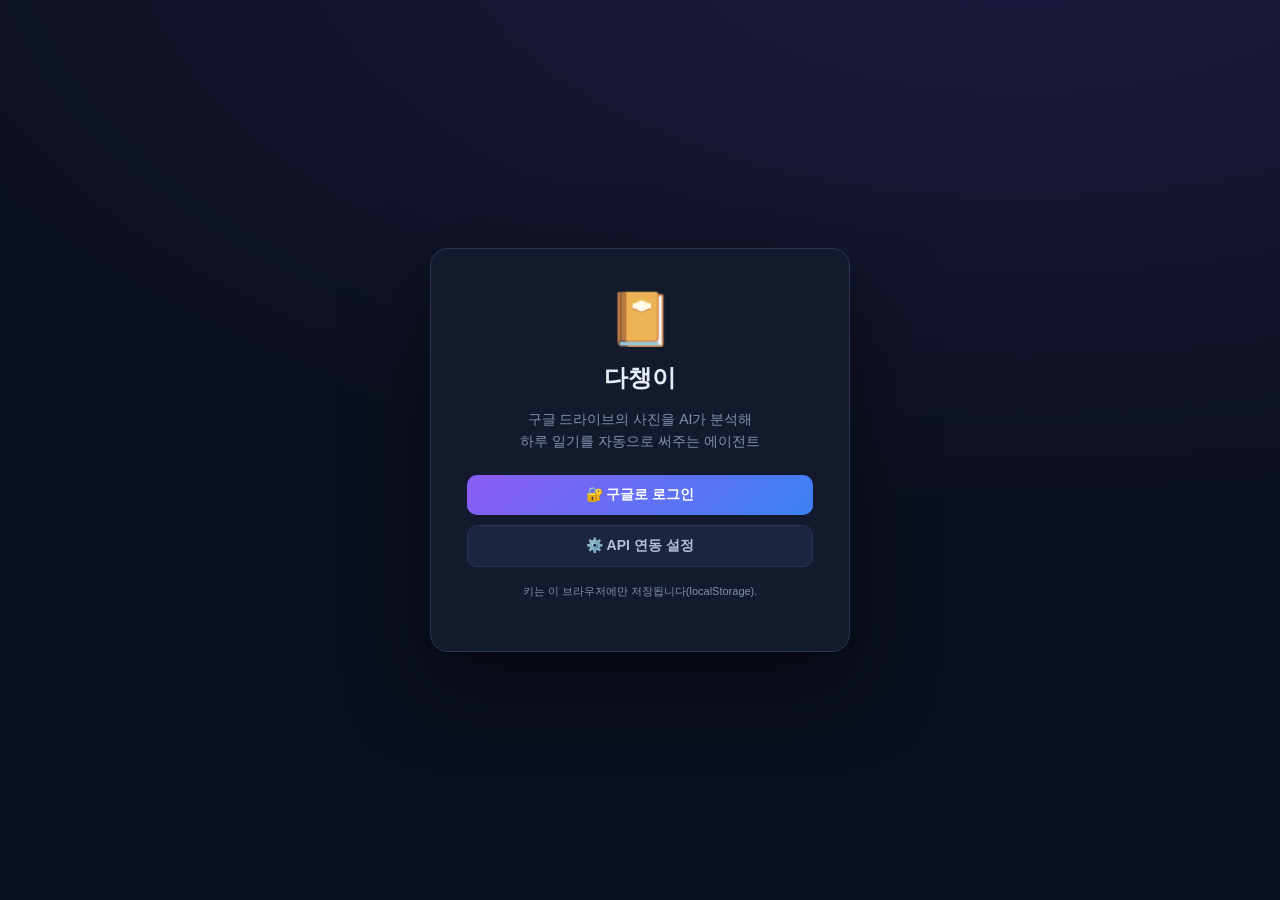
==== index.html @ 34e874c0 "fix: 3.x thinking으로 제목 응답 잘림 → 검증된 동작 복원 + 잘린 응답 복구 v57에서 3.x에 thinking_level:minimal만 걸고 출력 한도(1024" ====
﻿<!DOCTYPE html>
<html lang="ko">
<head>
  <meta charset="UTF-8" />
  <meta name="viewport" content="width=device-width, initial-scale=1.0, viewport-fit=cover" />
  <link rel="icon" href="data:image/svg+xml,%3Csvg%20xmlns='http://www.w3.org/2000/svg'%20viewBox='0%200%20100%20100'%3E%3Ctext%20y='.9em'%20font-size='90'%3E📔%3C/text%3E%3C/svg%3E" />
  <title>다챙이 📔 AI 일기</title>
  <!-- PWA -->
  <link rel="manifest" href="manifest.webmanifest" />
  <meta name="theme-color" content="#0b1020" />
  <meta name="apple-mobile-web-app-capable" content="yes" />
  <meta name="apple-mobile-web-app-status-bar-style" content="black-translucent" />
  <meta name="apple-mobile-web-app-title" content="다챙이" />
  <link rel="apple-touch-icon" href="icons/icon-192.png" />
  <!-- 앱 브랜딩(제목·홈화면 이름). 아이별 배포 시 deploy.sh 가 이 파일을 교체 -->
  <script src="js/brand.js?v=58"></script>
  <link rel="stylesheet" href="style.css?v=58" />
</head>
<body>

  <!-- 로그인 -->
  <div id="login-screen">
    <div class="login-card">
      <div class="logo">📔</div>
      <h1 data-brand-name>다챙이</h1>
      <p>구글 드라이브의 사진을 AI가 분석해<br/>하루 일기를 자동으로 써주는 에이전트</p>
      <div style="margin-top: 22px; display:flex; flex-direction:column; gap:10px;">
        <button id="login-btn" class="btn btn-block">🔐 구글로 로그인</button>
        <button id="login-config-btn" class="btn btn-ghost btn-block">⚙️ API 연동 설정</button>
      </div>
      <p style="margin-top:16px; font-size:11px;">키는 이 브라우저에만 저장됩니다(localStorage).</p>
    </div>
  </div>

  <!-- 앱 -->
  <div id="app" class="hidden">
    <div class="layout">
      <!-- 모바일 상단바 (햄버거) -->
      <div class="mobile-topbar">
        <button id="sidebar-toggle" class="icon-btn" aria-label="메뉴 열기">☰</button>
        <span class="mobile-title">📔 <span data-brand-name>다챙이</span></span>
      </div>
      <!-- 왼쪽 사이드바 -->
      <aside class="sidebar">
        <div class="side-logo">📔 <span data-brand-name>다챙이</span> <span class="badge">AI 일기</span><button id="sidebar-close" class="icon-btn sidebar-close" aria-label="메뉴 닫기">✕</button></div>
        <nav class="side-nav">
          <button class="side-item active" data-view="write">✍️ 새 일기 쓰기</button>
          <button class="side-item" id="side-people"><span>👥 인물 관리</span><span class="side-badge" id="people-badge" style="display:none;"></span></button>
          <button class="side-item" id="side-settings">⚙️ 설정</button>
        </nav>
        <div class="side-sec">
          <span>📚 내 일기</span>
          <button id="side-refresh" class="btn btn-ghost" style="padding:3px 8px; font-size:11px;">🔄</button>
        </div>
        <input id="diary-search" class="side-search" type="search" placeholder="🔍 일기 검색 (키워드)" autocomplete="off" />
        <div id="month-list" class="month-list"><div class="hint" style="padding:6px 4px;">불러오는 중...</div></div>
        <div class="side-foot">
          <span class="user-chip" id="user-name"></span>
          <button id="logout-btn" class="btn btn-ghost" style="padding:6px 10px;">로그아웃</button>
        </div>
      </aside>

      <!-- 메인 영역 -->
      <main class="main">
        <!-- 새 일기 쓰기 뷰 -->
        <div id="view-write" class="view">
          <div id="stats-bar" class="stats-bar" style="display:none;"></div>
          <div class="card">
            <div class="card-title">✍️ 일기 생성</div>
            <div class="row">
              <div class="field">
                <label>날짜 (이 날짜에 찍은 사진으로 작성)</label>
                <input type="date" id="diary-date" />
              </div>
              <div class="field">
                <label>1차 후보 수 / 일기에 넣을 사진 수(1~3)</label>
                <div style="display:flex; gap:6px;">
                  <input type="number" id="cand-count" value="10" min="3" max="20" style="width:80px;" />
                  <input type="number" id="top-count" value="3" min="1" max="3" style="width:80px;" title="일기에 넣을 사진 수 (1~3장). 대표 사진 포함." />
                </div>
              </div>
              <button id="generate-btn" class="btn">🤖 AI 일기 생성</button>
              <button id="manual-btn" class="btn btn-ghost" title="Gemini 없이, 사진만 고르고 일기는 직접 작성합니다">📝 직접 쓰기</button>
            </div>
            <div class="row" style="margin-top:10px;">
              <div class="field" style="flex:1; min-width:260px;">
                <label>키워드 (선택 — 그날의 맥락을 알려주면 AI가 사진을 더 정확히 해석해요)</label>
                <input type="text" id="diary-keywords" placeholder="예: 회사 워크샵, 캠핑, 양평 (쉼표로 구분)" />
              </div>
            </div>
            <div class="row" style="margin-top:10px;">
              <div class="field">
                <label>문체 (글 분위기)</label>
                <select id="style-select">
                  <option value="junghyun" selected>✍️ 정현체 (기본 · 직접 쓴 일기 학습)</option>
                  <option value="plain">따뜻·담백</option>
                  <option value="mine">📖 내 일기 문체 따라쓰기</option>
                  <option value="emotional">감성 에세이</option>
                  <option value="humor">유쾌·재치</option>
                  <option value="concise">간결한 기록</option>
                  <option value="poetic">시적·서정</option>
                  <option value="kid">어린이 그림일기</option>
                  <option value="custom">직접 입력...</option>
                </select>
              </div>
              <div class="field">
                <label>어투 (말끝)</label>
                <select id="tone-select">
                  <option value="junghyun" selected>✍️ 정현체 (기본 · 직접 쓴 일기 어투 학습)</option>
                  <option value="">기본 (~했다)</option>
                  <option value="banmal">친근한 반말 (~했어)</option>
                  <option value="polite">부드러운 존댓말 (~했어요)</option>
                  <option value="formal">정중한 격식체 (~했습니다)</option>
                </select>
              </div>
              <div class="field" id="style-custom-field" style="display:none; flex:1; min-width:220px;">
                <label>나만의 문체 설명</label>
                <input type="text" id="style-custom" placeholder="예: 무라카미 하루키처럼 담담하고 건조하게" />
              </div>
            </div>
            <div class="hint" style="margin-top:6px;">문체·어투·키워드를 바꾸고 <b>🔄 다시 생성</b>을 누르면, 사진을 다시 고르지 않고 같은 사진으로 새 일기를 써줍니다. <b>✍️ 정현체</b>는 <b>직접 쓴 일기(📝 수동 작성 + 2024년 이전 옛 일기)</b>의 문체·어투를 학습해 똑같이 써줘요. <b>문체·어투를 각각 정현체로 고를 수 있고</b>, 어느 쪽을 골라도 본인 말투를 따라 씁니다(학습할 일기가 없으면 기본 예시 사용). <b>📖 내 일기 문체</b>는 저장된 최근 일기 전반의 말투를 따라 씁니다.</div>
            <div class="hint" id="folder-hint" style="margin-top:10px;"></div>
            <div id="progress"></div>
          </div>

          <!-- 여러 날 일괄 생성 (밀린 일기) -->
          <details class="card" id="batch-card">
            <summary class="card-title" style="cursor:pointer; list-style:none;">📅 여러 날 한 번에 (밀린 일기) <span style="color:var(--text-muted); font-size:12px; font-weight:400;">— 펼치기</span></summary>
            <div class="hint" style="margin-top:8px;">밀린 며칠치를 한 번에 만듭니다. <b>구글 포토</b>는 여러 날 사진을 한 번에 고르면 촬영일별로 묶어 각각 일기를 씁니다. <b>드라이브</b>는 아래 기간(시작~끝) 안의 날짜마다 씁니다. <b>이미 일기가 있는 날은 건너뜁니다.</b> 위의 문체·어투 설정이 함께 적용됩니다.</div>
            <div class="row" id="batch-drive-range" style="margin-top:10px; display:none;">
              <div class="field"><label>시작 날짜</label><input type="date" id="batch-start" /></div>
              <div class="field"><label>끝 날짜</label><input type="date" id="batch-end" /></div>
            </div>
            <div class="field" style="margin-top:10px;">
              <label>키워드 (선택 — 한 줄에 하나씩. 그냥 쓰면 모든 날짜 공통, 「날짜: 키워드」로 쓰면 그날에만 적용)</label>
              <textarea id="batch-keywords" style="width:100%; min-height:64px;" placeholder="가족 여행 (모든 날짜 공통)&#10;2026-06-10: 회사 워크샵, 캠핑&#10;2026-06-11: 워크샵 둘째 날, 귀가"></textarea>
            </div>
            <button id="batch-btn" class="btn" style="margin-top:12px;">📅 여러 날 일기 만들기</button>
            <div id="batch-progress" style="margin-top:10px;"></div>
          </details>

          <div class="card" id="result-card">
            <div class="card-title">📖 생성된 일기 <span id="manual-badge" class="manual-tag" style="display:none;">✍️ 수동</span> <input type="date" id="result-date" style="margin-left:8px; width:160px; font-size:13px;" title="날짜를 바꾸고 💾 등록을 누르면 일기가 그 날짜로 이동합니다" /></div>
            <div class="diary-meta" id="result-meta">사진 — <b>일기에 넣을 사진을 1~3장 클릭해 고르세요</b> (번호 = 순서, ①=표지). 일기 내용도 아래에서 수정할 수 있어요.</div>
            <div class="photo-strip" id="photo-strip"></div>
            <textarea id="diary-text" placeholder="일기가 여기에 표시됩니다."></textarea>
            <label id="manual-toggle-wrap" style="display:flex; align-items:center; gap:8px; margin:8px 0 2px; font-size:13px; cursor:pointer;" title="AI 초안을 직접 고쳤다면 켜세요. 켜고 저장하면 '수동' 일기로 기록되어 ✍️ 정현체 문체·어투 학습에 포함됩니다.">
              <input type="checkbox" id="manual-toggle" style="width:16px; height:16px; cursor:pointer;" />
              <span>✍️ <b>내가 고쳐 쓴(수동) 일기로 표시</b> <span style="color:var(--text-muted);">— 저장 시 ‘수동’ 딱지가 붙고 정현체 학습에 포함</span></span>
            </label>
            <div class="modal-actions" style="justify-content:flex-start; flex-wrap:wrap;">
              <button id="save-diary-btn" class="btn">💾 수정·사진 반영 등록</button>
              <button id="copy-btn" class="btn btn-ghost">📋 복사</button>
              <button id="download-btn" class="btn btn-ghost">⬇️ .txt 다운로드</button>
              <button id="regenerate-btn" class="btn btn-ghost">🔄 다시 생성</button>
            </div>
          </div>
        </div>

        <!-- 인물 관리 뷰 -->
        <div id="view-people" class="view hidden">
          <div class="card">
            <div class="card-title">👥 인물 등록</div>
            <div class="hint">인물의 <b>얼굴 사진</b>과 이름을 등록하면, 일기 생성 시 AI가 사진 속 인물을 알아보고 이름(관계)으로 불러줍니다.</div>
            <div class="row" style="margin-top:12px;">
              <div class="field"><label>이름</label><input type="text" id="person-name" placeholder="예: 지민" /></div>
              <div class="field"><label>관계 (선택)</label><input type="text" id="person-relation" placeholder="예: 딸" /></div>
              <div class="field"><label>그룹</label><select id="person-group"><option value="">미분류</option><option value="가족">가족</option><option value="친구">친구</option><option value="직장">직장</option></select></div>
              <div class="field" style="flex:1; min-width:140px;"><label>메모 (선택)</label><input type="text" id="person-memo" placeholder="특징 등" /></div>
            </div>
            <div class="row" style="margin-top:10px; align-items:flex-end;">
              <div class="field"><label>얼굴 사진 (정면 권장)</label><input type="file" id="person-photo" accept="image/*" /></div>
              <button type="button" id="person-photo-pick" class="btn btn-ghost">📷 구글 포토에서 선택</button>
              <img id="person-photo-preview" class="person-face" style="display:none;" alt="" />
              <button id="person-add" class="btn">＋ 인물 추가</button>
            </div>
            <div id="person-add-progress" class="hint" style="margin-top:8px;"></div>
          </div>
          <div class="card">
            <div class="card-title">등록된 인물</div>
            <div id="people-list"><div class="hint">불러오는 중...</div></div>
          </div>
        </div>

        <!-- 월별 일기 뷰 -->
        <div id="view-month" class="view hidden">
          <div class="card">
            <div class="card-title" style="display:flex; justify-content:space-between; align-items:center;">
              <span id="month-title">📚 일기</span>
              <button id="back-write" class="btn btn-ghost" style="padding:6px 12px;">＋ 새 일기</button>
            </div>
            <div id="month-calendar" class="cal"></div>
            <div id="month-diaries"><div class="hint">왼쪽에서 월을 선택하세요.</div></div>
          </div>
        </div>
      </main>
    </div>
    <div id="sidebar-overlay" class="sidebar-overlay"></div>
  </div>

  <!-- 설정 모달 -->
  <div id="config-modal" class="modal-overlay hidden">
    <div class="modal">
      <h3>⚙️ API 연동 설정</h3>
      <div class="field"><label>Google CLIENT_ID</label><input type="text" id="cfg-client-id" placeholder="...apps.googleusercontent.com" /></div>
      <div class="field"><label>Google API Key</label><input type="password" id="cfg-api-key" placeholder="AIza..." /></div>
      <div class="field"><label>Gemini API Key <span style="color:var(--text-muted); font-size:11px;">(OAuth 사용 시 비워도 됨)</span></label><input type="password" id="cfg-gemini-key" placeholder="AI Studio 발급 키" /></div>
      <div class="field">
        <label style="display:flex; align-items:center; gap:8px; cursor:pointer;">
          <input type="checkbox" id="cfg-gemini-oauth" style="width:16px; height:16px;" />
          <span>Gemini를 <b>OAuth(구글 로그인)</b>로 호출 — 키 없이 사용</span>
        </label>
        <div class="hint">켜면 로그인 권한에 <code>generative-language</code> scope가 추가됩니다. GCP에서 ① Generative Language API 활성화 ② 동의화면에 scope 등록 후 <b>저장 → 재로그인</b> 필요. 준비 전이면 API 키로 자동 폴백됩니다.</div>
      </div>
      <div class="field">
        <label>Gemini 모델</label>
        <div style="display:flex; gap:8px; align-items:center;">
          <select id="cfg-gemini-model" style="flex:1;">
            <option value="gemini-3.5-flash">gemini-3.5-flash</option>
            <option value="gemini-3.1-flash-lite">gemini-3.1-flash-lite (저렴)</option>
            <option value="gemini-3.1-pro">gemini-3.1-pro (고품질)</option>
          </select>
          <button type="button" id="cfg-load-models" class="btn btn-ghost" style="white-space:nowrap; padding:9px 12px;">🔄 모델 불러오기</button>
        </div>
        <div class="hint" id="cfg-models-status"></div>
      </div>
      <div class="field">
        <label>사진 소스</label>
        <select id="cfg-photo-source">
          <option value="photos">📷 구글 포토에서 직접 선택 (권장 · 드라이브 설정 불필요)</option>
          <option value="drive">📁 구글 드라이브 폴더 (yyyy-MM 자동수집)</option>
        </select>
        <div class="hint">'구글 포토'는 드라이브 자동업로드 없이 포토 창에서 바로 고릅니다. 단, 포토 사진은 만료 주소라서 <b>저장된 일기 히스토리의 썸네일은 보관되지 않습니다</b>(텍스트는 영구 보관). '드라이브'는 기존 방식(yyyy-MM 폴더의 그 날짜 사진 자동수집).</div>
      </div>
      <div class="field"><label>사진 메인 폴더 ID <span style="color:var(--text-muted); font-size:11px;">(드라이브 소스일 때만)</span> (안에 <code>yyyy-MM</code> 월별 폴더가 있는 폴더)</label><input type="text" id="cfg-main-folder" placeholder="드라이브 폴더 ID" /></div>
      <div class="field"><label>일기 저장 시트 ID <span style="color:var(--text-muted); font-size:11px;">(비우면 자동 생성)</span></label><input type="text" id="cfg-diary-sheet" placeholder="비우면 '(앱이름) 일기 DB' 시트를 자동 생성" /></div>
      <div class="field"><label>기존 일기 문서 폴더 ID <span style="color:var(--text-muted); font-size:11px;">(이관용)</span></label><input type="text" id="cfg-diary-folder" placeholder="GAS 일기 문서(yyyy-MM 일기)들이 있는 드라이브 폴더 ID" /></div>
      <div class="field"><label>대표 사진 폴더 ID <span style="color:var(--text-muted); font-size:11px;">(선택, 이관 시 사진 매칭)</span></label><input type="text" id="cfg-best-folder" placeholder="대표 사진들이 저장된 폴더 ID" /></div>
      <div class="field">
        <label>기존 일기 이관</label>
        <button type="button" id="migrate-btn" class="btn btn-ghost" style="width:auto; padding:9px 14px;">📥 기존 일기 문서 → 일기 시트로 이관</button>
        <div class="hint" id="migrate-progress" style="margin-top:6px;"></div>
      </div>
      <div class="field">
        <label>폼 기록 시트 가져오기 <span style="color:var(--text-muted); font-size:11px;">(일자·주간 요약 열이 있는 응답 시트)</span></label>
        <input type="text" id="form-import-url" placeholder="구글 시트 URL 붙여넣기 (gid 포함 시 해당 탭)" />
        <button type="button" id="form-import-btn" class="btn btn-ghost" style="width:auto; padding:9px 14px; margin-top:6px;">📋 폼 기록 → 일기 시트로 가져오기</button>
        <div class="hint" style="margin-top:4px;">주간 요약을 본문으로 가져오고, 운동/공부/주요 활동은 의미 있는 값일 때만 꼬리표로 붙입니다. 이미 일기가 있는 날짜는 건너뜁니다.</div>
      </div>
      <div class="field">
        <label>일기 문체 일괄 변환 <span style="color:var(--text-muted); font-size:11px;">(기간 내 일기를 AI로 다시 써서 덮어씀 — 시작 전 JSON 백업 자동 다운로드)</span></label>
        <div style="display:flex; gap:6px; align-items:center; flex-wrap:wrap;">
          <input type="date" id="restyle-start" style="width:150px;" />
          <span style="color:var(--text-muted);">~</span>
          <input type="date" id="restyle-end" style="width:150px;" />
        </div>
        <div style="display:flex; gap:6px; margin-top:6px; flex-wrap:wrap;">
          <select id="restyle-style">
            <option value="junghyun" selected>✍️ 정현체 (직접 쓴 일기 학습)</option>
            <option value="">문체 유지 (어투만 변환)</option>
            <option value="emotional">감성 에세이</option>
            <option value="humor">유쾌·재치</option>
            <option value="concise">간결한 기록</option>
            <option value="poetic">시적·서정</option>
            <option value="kid">어린이 그림일기</option>
          </select>
          <select id="restyle-tone">
            <option value="plain" selected>간결한 기록체 (~했다)</option>
            <option value="junghyun">✍️ 정현체 (직접 쓴 일기 어투 학습)</option>
            <option value="">어투 유지</option>
            <option value="banmal">친근한 반말 (~했어)</option>
            <option value="polite">부드러운 존댓말 (~했어요)</option>
            <option value="formal">정중한 격식체 (~했습니다)</option>
          </select>
        </div>
        <button type="button" id="restyle-btn" class="btn btn-ghost" style="width:auto; padding:9px 14px; margin-top:6px;">🖋️ 기간 일기 문체 일괄 변환</button>
        <div class="hint" id="restyle-progress" style="margin-top:4px;"></div>
      </div>
      <div class="field">
        <label>일기 제목 자동 생성 <span style="color:var(--text-muted); font-size:11px;">(제목 없는 기존 일기에 Gemini로 10자 제목 생성 → 사이드바 날짜 옆 표시)</span></label>
        <button type="button" id="gen-titles-btn" class="btn btn-ghost" style="width:auto; padding:9px 14px;">🏷️ 제목 없는 일기에 제목 만들기</button>
        <div class="hint" id="gen-titles-progress" style="margin-top:6px;"></div>
      </div>
      <div class="field"><label>일기 작성 프롬프트(가이드)</label><textarea id="cfg-prompt" rows="5"></textarea></div>
      <div class="hint">읽기 권한(drive.readonly)으로 사진만 가져옵니다. 일기는 브라우저에 표시되며, 저장은 복사/다운로드로 합니다.</div>

      <div class="field" style="border-top:1px solid var(--border); margin-top:16px; padding-top:14px;">
        <label>📦 일기 전체 백업 (내보내기)</label>
        <div class="hint" style="margin-top:0;">저장된 모든 일기를 한 파일로 내려받습니다. 시트를 잃거나 다른 곳으로 옮길 때의 안전장치예요. (사진은 포함되지 않고 텍스트만)</div>
        <div style="display:flex; gap:8px; margin-top:8px;">
          <button type="button" id="export-md-btn" class="btn btn-ghost" style="flex:1; padding:9px;">📝 Markdown로</button>
          <button type="button" id="export-json-btn" class="btn btn-ghost" style="flex:1; padding:9px;">🧩 JSON으로</button>
        </div>
      </div>

      <div class="field" style="border-top:1px solid var(--border); margin-top:16px; padding-top:14px;">
        <label>📲 설정 내보내기 / 가져오기</label>
        <div class="hint" style="margin-top:0;">다른 기기로 옮기거나 백업할 때 사용하세요. 한 줄 코드로 복사·붙여넣기됩니다.</div>
        <textarea id="cfg-io-area" rows="3" style="font-family:monospace; font-size:11px;" placeholder="가져올 설정 코드를 여기에 붙여넣은 뒤 [설정 적용하기]를 누르세요..."></textarea>
        <div style="display:flex; gap:8px; margin-top:8px;">
          <button type="button" id="cfg-export-btn" class="btn btn-ghost" style="flex:1; padding:9px;">📤 설정 복사하기</button>
          <button type="button" id="cfg-import-btn" class="btn btn-ghost" style="flex:1; padding:9px;">📥 설정 적용하기</button>
        </div>
      </div>

      <div class="modal-actions">
        <button id="cfg-cancel" class="btn btn-ghost">취소</button>
        <button id="cfg-save" class="btn">저장</button>
      </div>
    </div>
  </div>

  <div id="toast"></div>

  <!-- 기본 설정 + localStorage 병합 -->
  <script>
    window.DACHANGI_CONFIG = (typeof DACHANGI_CONFIG !== 'undefined') ? DACHANGI_CONFIG : {};
    const _defaults = {
      CLIENT_ID: '', API_KEY: '', GEMINI_API_KEY: '',
      GEMINI_MODEL: 'gemini-3.5-flash',
      GEMINI_USE_OAUTH: false,
      PHOTO_SOURCE: 'photos',
      MAIN_PHOTO_FOLDER_ID: '',
      DIARY_SHEET_ID: '',
      DIARY_FOLDER_ID: '',
      BEST_PHOTO_FOLDER_ID: '',
      SCOPES: 'https://www.googleapis.com/auth/drive.readonly https://www.googleapis.com/auth/drive.file https://www.googleapis.com/auth/spreadsheets https://www.googleapis.com/auth/photospicker.mediaitems.readonly',
      DIARY_PROMPT: [
        '너는 사용자 본인이 되어, 그날 하루를 직접 쓰는 일기야.',
        '첨부된 사진들({{DATE}})을 시간 흐름대로 엮어, 평소 일기 쓰듯 담백하게 적어줘.',
        '',
        '[규칙]',
        '- 1인칭 반말 기록체로 써. 사건을 시간 순서대로 이어 적고, 쉼표로 자연스럽게 이으며 한 문장이 좀 길어도 괜찮아.',
        '- 사진·인물 참조·키워드로 알 수 있는 사람·장소·숫자·디테일은 구체적으로 적어. 다만 확인되지 않는 이름·지명은 단정하지 마.',
        '- 화려한 미사여구나 과장 없이 수수하고 솔직하게. \'ㅋㅋ\', \'ㅎㅎ\' 같은 표현은 쓰지 마.',
        '- 마지막은 그날에 대한 짧은 감상이나 생각 한 줄로 맺어(예: "다사다난한 하루였다", "또 가고 싶다").',
        '- 기승전결이 있게, 문장이 중간에 끊기지 않도록 끝까지 완성해. 3~6문장이면 충분해.'
      ].join('\n')
    };
    for (const k in _defaults) if (DACHANGI_CONFIG[k] === undefined) DACHANGI_CONFIG[k] = _defaults[k];
    try {
      const stored = localStorage.getItem('dachangi_config');
      if (stored) {
        const parsed = JSON.parse(stored);
        for (const k in parsed) if (parsed[k] !== undefined && parsed[k] !== null) DACHANGI_CONFIG[k] = parsed[k];
      }
    } catch (e) { console.error('config 로드 에러:', e); }
    // 은퇴 모델(1.5/2.0/2.5 계열; 2.5-flash는 2026-07 조기 404) → 저장돼 있으면 현행 모델로 자동 마이그레이션
    if (/^gemini-(1\.5|2\.0|2\.5)/.test(DACHANGI_CONFIG.GEMINI_MODEL || '')) DACHANGI_CONFIG.GEMINI_MODEL = 'gemini-3.5-flash';
    // Gemini OAuth 사용 시 로그인 권한(SCOPES)에 generative-language 추가(키 없이 호출 가능)
    if (DACHANGI_CONFIG.GEMINI_USE_OAUTH) {
      const need = ['https://www.googleapis.com/auth/generative-language.retriever', 'https://www.googleapis.com/auth/cloud-platform'];
      let cur = DACHANGI_CONFIG.SCOPES || '';
      need.forEach(s => { if (cur.indexOf(s) === -1) cur = (cur + ' ' + s).trim(); });
      DACHANGI_CONFIG.SCOPES = cur;
    }
  </script>

  <script src="js/auth.js?v=58"></script>
  <script src="js/gapi_rest.js?v=58"></script>
  <script src="js/drive.js?v=58"></script>
  <script src="js/photos_picker.js?v=58"></script>
  <script src="js/gemini.js?v=58"></script>
  <script src="js/diary_store.js?v=58"></script>
  <script src="js/people_store.js?v=58"></script>
  <script src="js/migrate.js?v=58"></script>
  <script src="js/diary.js?v=58"></script>
  <script src="js/config_modal.js?v=58"></script>
  <script src="js/main.js?v=58"></script>

  <script src="https://apis.google.com/js/api.js" onload="gapiLoaded()"></script>
  <script src="https://accounts.google.com/gsi/client" onload="gisLoaded()"></script>

  <!-- PWA 서비스워커 등록(설치형·오프라인 셸). 실패해도 앱 동작엔 영향 없음 -->
  <script>
    if ('serviceWorker' in navigator) {
      window.addEventListener('load', () => {
        navigator.serviceWorker.register('sw.js').catch(e => console.warn('[PWA] SW 등록 실패:', e));
      });
    }
  </script>
</body>
</html>
---- style.css ----
/* 다챙이 - AI 일기 에이전트 (다크 테마, 가챙이/투챙이 톤) */
:root {
  --bg: #0b1020;
  --bg-surface: #131a2e;
  --bg-elevated: #1b2440;
  --border: #2a3556;
  --text-primary: #e7ecf6;
  --text-secondary: #b6c0d8;
  --text-muted: #8090ad;
  --accent: #8b5cf6;
  --accent2: #3b82f6;
  --green: #10b981;
  --red: #ef4444;
  --amber: #f59e0b;
}
* { box-sizing: border-box; }
body {
  margin: 0;
  font-family: -apple-system, BlinkMacSystemFont, 'Segoe UI', 'Apple SD Gothic Neo', 'Malgun Gothic', sans-serif;
  background: radial-gradient(1200px 600px at 80% -10%, rgba(139,92,246,0.15), transparent), var(--bg);
  color: var(--text-primary);
  min-height: 100vh;
}
.hidden { display: none !important; }
button { font-family: inherit; cursor: pointer; }
code { background: var(--bg-elevated); padding: 1px 6px; border-radius: 5px; font-size: 12px; }

/* 로그인 */
#login-screen { min-height: 100vh; display: flex; align-items: center; justify-content: center; padding: 24px; }
.login-card {
  background: var(--bg-surface); border: 1px solid var(--border); border-radius: 18px;
  padding: 40px 36px; max-width: 420px; width: 100%; text-align: center;
  box-shadow: 0 30px 80px rgba(0,0,0,0.5);
}
.login-card .logo { font-size: 52px; }
.login-card h1 { margin: 12px 0 4px; font-size: 24px; }
.login-card p { color: var(--text-muted); font-size: 14px; line-height: 1.6; }

.btn {
  display: inline-flex; align-items: center; justify-content: center; gap: 8px;
  border: none; border-radius: 10px; padding: 11px 18px; font-weight: 700; font-size: 14px;
  color: #fff; background: linear-gradient(135deg, var(--accent), var(--accent2));
}
.btn:disabled { opacity: 0.55; cursor: not-allowed; }
.btn-ghost { background: var(--bg-elevated); border: 1px solid var(--border); color: var(--text-secondary); }
.btn-block { width: 100%; }

/* 앱 레이아웃 (사이드바 + 메인) */
#app { min-height: 100vh; }
.layout { display: flex; min-height: 100vh; align-items: stretch; }
.sidebar {
  width: 260px; flex: none; background: var(--bg-surface); border-right: 1px solid var(--border);
  display: flex; flex-direction: column; padding: 16px 12px; position: sticky; top: 0; height: 100vh;
}
/* 모바일 크롬(데스크톱에선 숨김) */
.mobile-topbar { display: none; }
.sidebar-overlay { display: none; }
.sidebar-close { display: none; }
.icon-btn { background: var(--bg-elevated); border: 1px solid var(--border); color: var(--text-primary); width: 38px; height: 38px; border-radius: 9px; font-size: 18px; line-height: 1; display: inline-flex; align-items: center; justify-content: center; cursor: pointer; flex: none; }
.icon-btn:hover { background: var(--border); }
.side-logo { font-size: 18px; font-weight: 800; display: flex; align-items: center; gap: 8px; padding: 6px 8px 14px; }
.side-nav { display: flex; flex-direction: column; gap: 4px; }
.side-item { text-align: left; background: transparent; border: none; color: var(--text-secondary); padding: 10px 12px; border-radius: 9px; font-size: 14px; font-weight: 600; }
.side-item:hover { background: var(--bg-elevated); color: var(--text-primary); }
.side-item.active { background: var(--bg-elevated); color: var(--text-primary); box-shadow: inset 3px 0 0 var(--accent); }
.side-sec { display: flex; align-items: center; justify-content: space-between; font-size: 12px; color: var(--text-muted); padding: 16px 10px 6px; font-weight: 700; }
.side-search { width: 100%; margin: 4px 2px 8px; padding: 8px 12px; font-size: 13px; }
.month-list { flex: 1; overflow-y: auto; display: flex; flex-direction: column; gap: 2px; }
.month-block { display: flex; flex-direction: column; }
.month-item { text-align: left; background: transparent; border: none; color: var(--text-secondary); padding: 8px 12px; border-radius: 8px; font-size: 13px; display: flex; justify-content: space-between; gap: 8px; cursor: pointer; align-items: center; }
.month-item:hover { background: var(--bg-elevated); color: var(--text-primary); }
.month-item.active { background: var(--bg-elevated); color: var(--text-primary); }
.month-item .cnt { color: var(--text-muted); font-size: 12px; }
.month-caret { display: inline-block; width: 14px; font-size: 10px; color: var(--text-muted); }
.date-sub { display: none; flex-direction: column; gap: 1px; margin: 1px 0 3px 14px; padding-left: 8px; border-left: 1px solid var(--border); }
.date-sub.open { display: flex; }
/* 과거 연도 그룹 — 올해 월 목록과 구분선으로 분리, 펼치면 월들이 한 단계 들여쓰기 */
.year-block { display: flex; flex-direction: column; }
.month-block + .year-block { margin-top: 8px; border-top: 1px solid var(--border); padding-top: 8px; }
.year-row { font-weight: 700; }
.year-sub { display: none; flex-direction: column; gap: 2px; margin: 1px 0 3px 10px; padding-left: 6px; border-left: 1px solid var(--border); }
.year-sub.open { display: flex; }
.date-item { text-align: left; background: transparent; border: none; color: var(--text-muted); padding: 5px 10px; border-radius: 7px; font-size: 12.5px; cursor: pointer; width: 100%; display: flex; align-items: baseline; gap: 6px; }
.date-item:hover { background: var(--bg-elevated); color: var(--text-primary); }
.date-item.active { background: var(--bg-elevated); color: var(--text-primary); box-shadow: inset 2px 0 0 var(--accent); }
.date-item .d-day { flex: none; }
/* 날짜 옆 짧은 제목 — 흐리게, 한 줄 말줄임 */
.date-item .d-title { flex: 1; min-width: 0; overflow: hidden; text-overflow: ellipsis; white-space: nowrap; color: var(--text-muted); opacity: 0.85; font-size: 11.5px; }
.date-item:hover .d-title, .date-item.active .d-title { color: var(--text-secondary); }

/* 달력 그리드 */
.cal { margin-bottom: 16px; }
.cal-head, .cal-grid { display: grid; grid-template-columns: repeat(7, 1fr); gap: 6px; }
.cal-head { margin-bottom: 6px; }
.cal-head div { text-align: center; font-size: 11px; color: var(--text-muted); font-weight: 700; }
.cal-head div:first-child { color: var(--red); }
.cal-cell { aspect-ratio: 1 / 1; display: flex; align-items: center; justify-content: center; font-size: 13px; border-radius: 8px; border: 1px solid transparent; color: var(--text-muted); }
.cal-cell.empty { border: none; }
.cal-cell.has { background: linear-gradient(135deg, rgba(139,92,246,0.25), rgba(59,130,246,0.2)); border-color: var(--accent); color: var(--text-primary); font-weight: 700; cursor: pointer; }
.cal-cell.has:hover { background: linear-gradient(135deg, var(--accent), var(--accent2)); color: #fff; }
.side-foot { display: flex; align-items: center; justify-content: space-between; gap: 8px; padding: 12px 8px 0; border-top: 1px solid var(--border); margin-top: 10px; }
.main { flex: 1; padding: 24px 22px 60px; max-width: 920px; }
.view.hidden { display: none; }
.diary-entry { border: 1px solid var(--border); border-radius: 10px; padding: 12px; margin-bottom: 10px; cursor: pointer; }
@media (max-width: 860px) {
  body { overflow-x: hidden; }
  .layout { display: block; }

  /* 모바일 상단바(햄버거) */
  .mobile-topbar {
    display: flex; align-items: center; gap: 12px;
    position: sticky; top: 0; z-index: 40;
    background: var(--bg-surface); border-bottom: 1px solid var(--border);
    padding: 10px 14px;
  }
  .mobile-title { font-weight: 800; font-size: 16px; }

  /* 사이드바 = 오프캔버스(슬라이드) */
  .sidebar {
    position: fixed; left: 0; top: 0; bottom: 0; height: 100vh;
    width: 290px; max-width: 86vw;
    transform: translateX(-100%); transition: transform 0.28s ease;
    z-index: 1000; box-shadow: 6px 0 30px rgba(0,0,0,0.55);
    border-right: 1px solid var(--border);
  }
  .sidebar.open { transform: translateX(0); }
  .sidebar-close { display: inline-flex; margin-left: auto; }
  .month-list { max-height: none; }

  .sidebar-overlay {
    display: block; position: fixed; inset: 0; background: rgba(0,0,0,0.55);
    opacity: 0; pointer-events: none; transition: opacity 0.28s ease; z-index: 900;
  }
  .sidebar-overlay.show { opacity: 1; pointer-events: auto; }

  /* 메인 = 전체 폭 */
  .main { max-width: 100%; width: 100%; padding: 16px 14px 50px; overflow-x: hidden; }
  .card { padding: 14px; }
  .row { gap: 10px; }
  .person-row { flex-wrap: wrap; }
  .modal { padding: 18px; }
}
.topbar { display: flex; align-items: center; justify-content: space-between; gap: 12px; margin-bottom: 20px; flex-wrap: wrap; }
.topbar .title { font-size: 20px; font-weight: 800; display: flex; align-items: center; gap: 8px; }
.topbar .badge { font-size: 11px; font-weight: 700; color: var(--accent); border: 1px solid var(--accent); border-radius: 8px; padding: 2px 8px; }
.topbar-actions { display: flex; gap: 8px; align-items: center; }
.user-chip { font-size: 12px; color: var(--text-muted); margin-right: 4px; }

.card { background: var(--bg-surface); border: 1px solid var(--border); border-radius: 14px; padding: 18px; margin-bottom: 18px; }

/* 연속기록·통계 배지 */
.stats-bar { display: flex; gap: 10px; margin-bottom: 18px; flex-wrap: wrap; }
.stat-chip { flex: 1; min-width: 96px; background: var(--bg-surface); border: 1px solid var(--border); border-radius: 12px; padding: 12px 14px; display: flex; flex-direction: column; gap: 2px; }
.stat-num { font-size: 20px; font-weight: 800; color: var(--text-primary); }
.stat-label { font-size: 11px; color: var(--text-muted); font-weight: 600; }

/* 일괄 생성 카드(details/summary) */
#batch-card > summary { margin-bottom: 0; }
#batch-card[open] > summary { margin-bottom: 8px; }
#batch-card > summary::-webkit-details-marker { display: none; }
.card-title { font-weight: 700; font-size: 15px; display: flex; align-items: center; gap: 8px; margin-bottom: 14px; }
.row { display: flex; gap: 12px; flex-wrap: wrap; align-items: flex-end; }
.field { display: flex; flex-direction: column; gap: 6px; }
.field label { font-size: 12px; color: var(--text-muted); }
input[type="text"], input[type="password"], input[type="date"], input[type="number"], select, textarea {
  background: var(--bg-elevated); border: 1px solid var(--border); color: var(--text-primary);
  border-radius: 9px; padding: 9px 12px; font-size: 14px; font-family: inherit; outline: none;
}
input:focus, textarea:focus, select:focus { border-color: var(--accent); }
textarea { width: 100%; resize: vertical; line-height: 1.7; }

#progress { margin-top: 12px; font-size: 13px; color: var(--text-secondary); }
.step { display: flex; align-items: center; gap: 8px; padding: 4px 0; }
.spinner { width: 16px; height: 16px; border: 2px solid var(--border); border-top-color: var(--accent); border-radius: 50%; animation: spin 0.8s linear infinite; flex: none; }
@keyframes spin { to { transform: rotate(360deg); } }

#result-card { display: none; }
/* 수동(직접 작성) 일기 표기 — 결과 카드 뱃지 + 히스토리 날짜 옆 꼬리표 공용 */
.manual-tag { display: inline-block; font-size: 11px; font-weight: 700; color: var(--green); border: 1px solid var(--green); border-radius: 8px; padding: 1px 7px; vertical-align: middle; white-space: nowrap; }
.diary-meta { color: var(--text-muted); font-size: 12px; margin-bottom: 8px; }
.photo-strip { display: flex; gap: 10px; flex-wrap: wrap; margin: 6px 0 14px; }
.photo-strip img { width: 120px; height: 120px; object-fit: cover; border-radius: 10px; border: 1px solid var(--border); cursor: pointer; transition: outline 0.12s; }
.photo-strip img:hover { outline: 2px solid var(--text-muted); }
.photo-strip img.best { outline: 3px solid var(--accent); }
/* 첨부 선택기 — 고른 사진만 선명 + 번호 뱃지(①=표지), 안 고른 건 흐리게 */
.ph-wrap { position: relative; display: inline-flex; }
.ph-wrap img { opacity: 0.45; }
.ph-wrap.sel img { opacity: 1; outline: 3px solid var(--accent); }
.ph-wrap .ph-badge { position: absolute; top: 5px; left: 5px; min-width: 22px; height: 22px; padding: 0 6px; border-radius: 11px; background: var(--accent); color: #fff; font-size: 12px; font-weight: 700; display: flex; align-items: center; justify-content: center; box-shadow: 0 1px 4px rgba(0,0,0,0.45); pointer-events: none; }
#diary-text { min-height: 280px; font-size: 14.5px; }

#toast {
  position: fixed; bottom: 22px; left: 50%; transform: translateX(-50%) translateY(20px);
  background: var(--bg-elevated); border: 1px solid var(--border); color: var(--text-primary);
  padding: 12px 18px; border-radius: 10px; font-size: 14px; opacity: 0; pointer-events: none;
  transition: all 0.25s ease; z-index: 9999; box-shadow: 0 10px 40px rgba(0,0,0,0.5);
}
#toast.show { opacity: 1; transform: translateX(-50%) translateY(0); }
#toast.error { border-color: var(--red); }

.modal-overlay { position: fixed; inset: 0; background: rgba(0,0,0,0.6); display: flex; align-items: center; justify-content: center; padding: 20px; z-index: 500; }
.modal { background: var(--bg-surface); border: 1px solid var(--border); border-radius: 16px; width: 100%; max-width: 560px; max-height: 90vh; overflow-y: auto; padding: 22px; }
.modal h3 { margin: 0 0 16px; }
.modal .field { margin-bottom: 12px; }
.modal .field input, .modal .field textarea, .modal .field select { width: 100%; }
.modal-actions { display: flex; justify-content: flex-end; gap: 8px; margin-top: 16px; }
.hint { font-size: 12px; color: var(--text-muted); line-height: 1.5; margin-top: 4px; }

/* 인물 관리 */
#side-people { display: flex; align-items: center; justify-content: space-between; }
.side-badge { background: var(--amber); color: #1b1300; font-size: 11px; font-weight: 800; border-radius: 10px; padding: 1px 7px; min-width: 18px; text-align: center; }
.person-row { display: flex; align-items: center; gap: 12px; padding: 10px; border: 1px solid var(--border); border-radius: 10px; margin-bottom: 8px; }
.person-row.pending { border-color: var(--amber); background: rgba(245,158,11,0.07); }
.person-face { width: 54px; height: 54px; border-radius: 50%; object-fit: cover; border: 1px solid var(--border); background: var(--bg-elevated); flex: none; }
.person-info { flex: 1; min-width: 0; }
.person-name { font-weight: 700; }
.person-rel { color: var(--accent); font-size: 12px; font-weight: 600; border: 1px solid var(--accent); border-radius: 6px; padding: 1px 6px; margin-left: 4px; }
.person-memo { color: var(--text-muted); font-size: 12px; margin-top: 2px; }
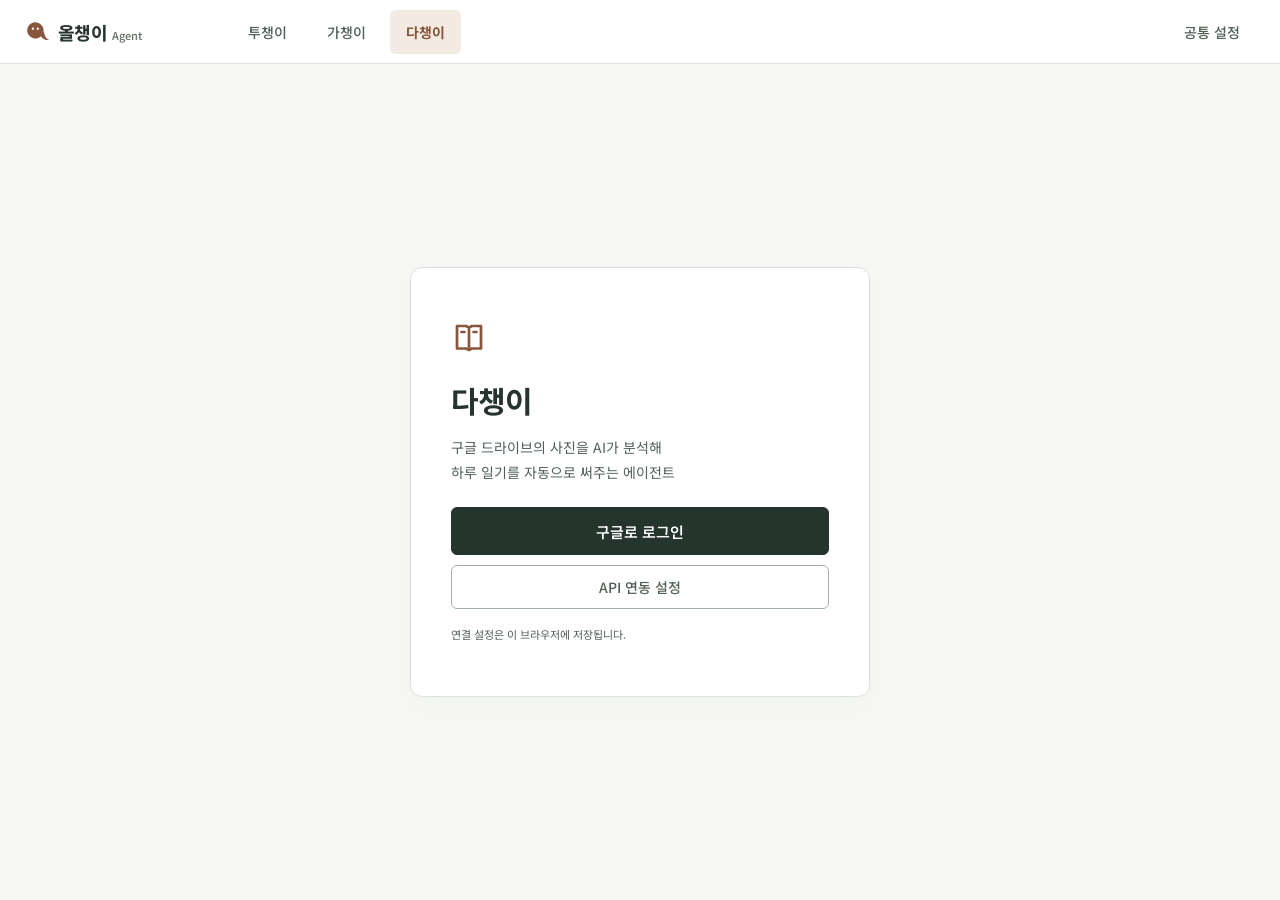
==== commit bd4259f8: "Align frontend with Olchangi design and accessibility" ====
--- a/index.html
+++ b/index.html
@@ -1,34 +1,34 @@
-﻿<!DOCTYPE html>
+<!DOCTYPE html>
 <html lang="ko">
 <head>
   <meta charset="UTF-8" />
   <meta name="viewport" content="width=device-width, initial-scale=1.0, viewport-fit=cover" />
-  <link rel="icon" href="data:image/svg+xml,%3Csvg%20xmlns='http://www.w3.org/2000/svg'%20viewBox='0%200%20100%20100'%3E%3Ctext%20y='.9em'%20font-size='90'%3E📔%3C/text%3E%3C/svg%3E" />
-  <title>다챙이 📔 AI 일기</title>
+  <link rel="icon" href="/shared/favicon.svg" type="image/svg+xml" />
+  <title>다챙이 · 일기 · 올챙이 Agent</title>
   <!-- PWA -->
   <link rel="manifest" href="manifest.webmanifest" />
-  <meta name="theme-color" content="#0b1020" />
+  <meta name="theme-color" content="#f7f8f6" />
   <meta name="apple-mobile-web-app-capable" content="yes" />
   <meta name="apple-mobile-web-app-status-bar-style" content="black-translucent" />
   <meta name="apple-mobile-web-app-title" content="다챙이" />
   <link rel="apple-touch-icon" href="icons/icon-192.png" />
   <!-- 앱 브랜딩(제목·홈화면 이름). 아이별 배포 시 deploy.sh 가 이 파일을 교체 -->
-  <script src="js/brand.js?v=58"></script>
-  <link rel="stylesheet" href="style.css?v=58" />
-</head>
-<body>
+  <script src="js/brand.js?v=60"></script>
+  <link rel="stylesheet" href="style.css?v=60" />
+<link rel="stylesheet" href="/shared/shell.css"></head>
+<body data-agent="dachangi" data-suite-base="https://olchangi.pages.dev">
 
   <!-- 로그인 -->
   <div id="login-screen">
     <div class="login-card">
-      <div class="logo">📔</div>
+      <div class="logo"><svg class="ui-icon" viewBox="0 0 24 24" fill="none" stroke="currentColor" stroke-width="1.8" stroke-linecap="round" stroke-linejoin="round" aria-hidden="true"><path d="M4 4h6l2 1 2-1h6v15h-6l-2 1-2-1H4V4Zm8 1v15M7 8h2m6 0h2"/></svg></div>
       <h1 data-brand-name>다챙이</h1>
       <p>구글 드라이브의 사진을 AI가 분석해<br/>하루 일기를 자동으로 써주는 에이전트</p>
       <div style="margin-top: 22px; display:flex; flex-direction:column; gap:10px;">
-        <button id="login-btn" class="btn btn-block">🔐 구글로 로그인</button>
-        <button id="login-config-btn" class="btn btn-ghost btn-block">⚙️ API 연동 설정</button>
-      </div>
-      <p style="margin-top:16px; font-size:11px;">키는 이 브라우저에만 저장됩니다(localStorage).</p>
+        <button id="login-btn" class="btn btn-block"> 구글로 로그인</button>
+        <button id="login-config-btn" class="btn btn-ghost btn-block"> API 연동 설정</button>
+      </div>
+      <p style="margin-top:16px; font-size:11px;">연결 설정은 이 브라우저에 저장됩니다.</p>
     </div>
   </div>
 
@@ -37,22 +37,22 @@
     <div class="layout">
       <!-- 모바일 상단바 (햄버거) -->
       <div class="mobile-topbar">
-        <button id="sidebar-toggle" class="icon-btn" aria-label="메뉴 열기">☰</button>
-        <span class="mobile-title">📔 <span data-brand-name>다챙이</span></span>
+        <button id="sidebar-toggle" class="icon-btn" aria-label="메뉴 열기"><svg class="ui-icon" viewBox="0 0 24 24" fill="none" stroke="currentColor" stroke-width="1.8" stroke-linecap="round" stroke-linejoin="round" aria-hidden="true"><path d="M4 6h16M4 12h16M4 18h16"/></svg></button>
+        <span class="mobile-title"><span data-brand-name>다챙이</span></span>
       </div>
       <!-- 왼쪽 사이드바 -->
       <aside class="sidebar">
-        <div class="side-logo">📔 <span data-brand-name>다챙이</span> <span class="badge">AI 일기</span><button id="sidebar-close" class="icon-btn sidebar-close" aria-label="메뉴 닫기">✕</button></div>
+        <div class="side-logo"><span data-brand-name>다챙이</span> <span class="badge">AI 일기</span><button id="sidebar-close" class="icon-btn sidebar-close" aria-label="메뉴 닫기"><svg class="ui-icon" viewBox="0 0 24 24" fill="none" stroke="currentColor" stroke-width="1.8" stroke-linecap="round" stroke-linejoin="round" aria-hidden="true"><path d="m6 6 12 12M6 18 18 6"/></svg></button></div>
         <nav class="side-nav">
-          <button class="side-item active" data-view="write">✍️ 새 일기 쓰기</button>
-          <button class="side-item" id="side-people"><span>👥 인물 관리</span><span class="side-badge" id="people-badge" style="display:none;"></span></button>
-          <button class="side-item" id="side-settings">⚙️ 설정</button>
+          <button class="side-item active" data-view="write"> 새 일기 쓰기</button>
+          <button class="side-item" id="side-people"><span> 인물 관리</span><span class="side-badge" id="people-badge" style="display:none;"></span></button>
+          <button class="side-item" id="side-settings"> 설정</button>
         </nav>
         <div class="side-sec">
-          <span>📚 내 일기</span>
-          <button id="side-refresh" class="btn btn-ghost" style="padding:3px 8px; font-size:11px;">🔄</button>
-        </div>
-        <input id="diary-search" class="side-search" type="search" placeholder="🔍 일기 검색 (키워드)" autocomplete="off" />
+          <span> 내 일기</span>
+          <button id="side-refresh" class="btn btn-ghost" style="padding:3px 8px; font-size:11px;" aria-label="새로고침"><svg class="ui-icon" viewBox="0 0 24 24" fill="none" stroke="currentColor" stroke-width="1.8" stroke-linecap="round" stroke-linejoin="round" aria-hidden="true"><path d="M20 8a8 8 0 1 0 0 8M20 3v5h-5"/></svg></button>
+        </div>
+        <input aria-label="일기 검색" id="diary-search" class="side-search" type="search" placeholder="일기 검색" autocomplete="off" />
         <div id="month-list" class="month-list"><div class="hint" style="padding:6px 4px;">불러오는 중...</div></div>
         <div class="side-foot">
           <span class="user-chip" id="user-name"></span>
@@ -63,10 +63,10 @@
       <!-- 메인 영역 -->
       <main class="main">
         <!-- 새 일기 쓰기 뷰 -->
-        <div id="view-write" class="view">
+        <div id="view-write" class="view"><header class="diary-heading"><h1>오늘의 일기</h1><p>사진을 고르고, 하루의 이야기를 남겨보세요.</p></header>
           <div id="stats-bar" class="stats-bar" style="display:none;"></div>
           <div class="card">
-            <div class="card-title">✍️ 일기 생성</div>
+            <div class="card-title"> 일기 생성</div>
             <div class="row">
               <div class="field">
                 <label>날짜 (이 날짜에 찍은 사진으로 작성)</label>
@@ -75,12 +75,12 @@
               <div class="field">
                 <label>1차 후보 수 / 일기에 넣을 사진 수(1~3)</label>
                 <div style="display:flex; gap:6px;">
-                  <input type="number" id="cand-count" value="10" min="3" max="20" style="width:80px;" />
-                  <input type="number" id="top-count" value="3" min="1" max="3" style="width:80px;" title="일기에 넣을 사진 수 (1~3장). 대표 사진 포함." />
+                  <input type="number" aria-label="사진 후보 수" id="cand-count" value="10" min="3" max="20" style="width:80px;" />
+                  <input type="number" aria-label="일기에 넣을 사진 수" id="top-count" value="3" min="1" max="3" style="width:80px;" title="일기에 넣을 사진 수 (1~3장). 대표 사진 포함." />
                 </div>
               </div>
-              <button id="generate-btn" class="btn">🤖 AI 일기 생성</button>
-              <button id="manual-btn" class="btn btn-ghost" title="Gemini 없이, 사진만 고르고 일기는 직접 작성합니다">📝 직접 쓰기</button>
+              <button id="generate-btn" class="btn"> AI 일기 생성</button>
+              <button id="manual-btn" class="btn btn-ghost" title="Gemini 없이, 사진만 고르고 일기는 직접 작성합니다"> 직접 쓰기</button>
             </div>
             <div class="row" style="margin-top:10px;">
               <div class="field" style="flex:1; min-width:260px;">
@@ -92,9 +92,9 @@
               <div class="field">
                 <label>문체 (글 분위기)</label>
                 <select id="style-select">
-                  <option value="junghyun" selected>✍️ 정현체 (기본 · 직접 쓴 일기 학습)</option>
+                  <option value="junghyun" selected> 정현체 (기본 · 직접 쓴 일기 학습)</option>
                   <option value="plain">따뜻·담백</option>
-                  <option value="mine">📖 내 일기 문체 따라쓰기</option>
+                  <option value="mine"> 내 일기 문체 따라쓰기</option>
                   <option value="emotional">감성 에세이</option>
                   <option value="humor">유쾌·재치</option>
                   <option value="concise">간결한 기록</option>
@@ -106,7 +106,7 @@
               <div class="field">
                 <label>어투 (말끝)</label>
                 <select id="tone-select">
-                  <option value="junghyun" selected>✍️ 정현체 (기본 · 직접 쓴 일기 어투 학습)</option>
+                  <option value="junghyun" selected> 정현체 (기본 · 직접 쓴 일기 어투 학습)</option>
                   <option value="">기본 (~했다)</option>
                   <option value="banmal">친근한 반말 (~했어)</option>
                   <option value="polite">부드러운 존댓말 (~했어요)</option>
@@ -118,14 +118,14 @@
                 <input type="text" id="style-custom" placeholder="예: 무라카미 하루키처럼 담담하고 건조하게" />
               </div>
             </div>
-            <div class="hint" style="margin-top:6px;">문체·어투·키워드를 바꾸고 <b>🔄 다시 생성</b>을 누르면, 사진을 다시 고르지 않고 같은 사진으로 새 일기를 써줍니다. <b>✍️ 정현체</b>는 <b>직접 쓴 일기(📝 수동 작성 + 2024년 이전 옛 일기)</b>의 문체·어투를 학습해 똑같이 써줘요. <b>문체·어투를 각각 정현체로 고를 수 있고</b>, 어느 쪽을 골라도 본인 말투를 따라 씁니다(학습할 일기가 없으면 기본 예시 사용). <b>📖 내 일기 문체</b>는 저장된 최근 일기 전반의 말투를 따라 씁니다.</div>
+            <details class="diary-help"><summary>문체와 어투를 고르는 방법</summary><div class="hint">문체·어투·키워드를 바꾸고 <b> 다시 생성</b>을 누르면, 사진을 다시 고르지 않고 같은 사진으로 새 일기를 써줍니다. <b> 정현체</b>는 <b>직접 쓴 일기( 수동 작성 + 2024년 이전 옛 일기)</b>의 문체·어투를 학습해 똑같이 써줘요. <b>문체·어투를 각각 정현체로 고를 수 있고</b>, 어느 쪽을 골라도 본인 말투를 따라 씁니다(학습할 일기가 없으면 기본 예시 사용). <b> 내 일기 문체</b>는 저장된 최근 일기 전반의 말투를 따라 씁니다.</div></details>
             <div class="hint" id="folder-hint" style="margin-top:10px;"></div>
             <div id="progress"></div>
           </div>
 
           <!-- 여러 날 일괄 생성 (밀린 일기) -->
           <details class="card" id="batch-card">
-            <summary class="card-title" style="cursor:pointer; list-style:none;">📅 여러 날 한 번에 (밀린 일기) <span style="color:var(--text-muted); font-size:12px; font-weight:400;">— 펼치기</span></summary>
+            <summary class="card-title" style="cursor:pointer; list-style:none;"> 여러 날 한 번에 (밀린 일기) <span style="color:var(--text-muted); font-size:12px; font-weight:400;">— 펼치기</span></summary>
             <div class="hint" style="margin-top:8px;">밀린 며칠치를 한 번에 만듭니다. <b>구글 포토</b>는 여러 날 사진을 한 번에 고르면 촬영일별로 묶어 각각 일기를 씁니다. <b>드라이브</b>는 아래 기간(시작~끝) 안의 날짜마다 씁니다. <b>이미 일기가 있는 날은 건너뜁니다.</b> 위의 문체·어투 설정이 함께 적용됩니다.</div>
             <div class="row" id="batch-drive-range" style="margin-top:10px; display:none;">
               <div class="field"><label>시작 날짜</label><input type="date" id="batch-start" /></div>
@@ -135,12 +135,12 @@
               <label>키워드 (선택 — 한 줄에 하나씩. 그냥 쓰면 모든 날짜 공통, 「날짜: 키워드」로 쓰면 그날에만 적용)</label>
               <textarea id="batch-keywords" style="width:100%; min-height:64px;" placeholder="가족 여행 (모든 날짜 공통)&#10;2026-06-10: 회사 워크샵, 캠핑&#10;2026-06-11: 워크샵 둘째 날, 귀가"></textarea>
             </div>
-            <button id="batch-btn" class="btn" style="margin-top:12px;">📅 여러 날 일기 만들기</button>
+            <button id="batch-btn" class="btn" style="margin-top:12px;"> 여러 날 일기 만들기</button>
             <div id="batch-progress" style="margin-top:10px;"></div>
           </details>
 
           <div class="card" id="result-card">
-            <div class="card-title">📖 생성된 일기 <span id="manual-badge" class="manual-tag" style="display:none;">✍️ 수동</span> <input type="date" id="result-date" style="margin-left:8px; width:160px; font-size:13px;" title="날짜를 바꾸고 💾 등록을 누르면 일기가 그 날짜로 이동합니다" /></div>
+            <div class="card-title"> 생성된 일기 <span id="manual-badge" class="manual-tag" style="display:none;"> 수동</span> <input type="date" id="result-date" style="margin-left:8px; width:160px; font-size:13px;" title="날짜를 바꾸고 💾 등록을 누르면 일기가 그 날짜로 이동합니다" /></div>
             <div class="diary-meta" id="result-meta">사진 — <b>일기에 넣을 사진을 1~3장 클릭해 고르세요</b> (번호 = 순서, ①=표지). 일기 내용도 아래에서 수정할 수 있어요.</div>
             <div class="photo-strip" id="photo-strip"></div>
             <textarea id="diary-text" placeholder="일기가 여기에 표시됩니다."></textarea>
@@ -149,10 +149,10 @@
               <span>✍️ <b>내가 고쳐 쓴(수동) 일기로 표시</b> <span style="color:var(--text-muted);">— 저장 시 ‘수동’ 딱지가 붙고 정현체 학습에 포함</span></span>
             </label>
             <div class="modal-actions" style="justify-content:flex-start; flex-wrap:wrap;">
-              <button id="save-diary-btn" class="btn">💾 수정·사진 반영 등록</button>
-              <button id="copy-btn" class="btn btn-ghost">📋 복사</button>
-              <button id="download-btn" class="btn btn-ghost">⬇️ .txt 다운로드</button>
-              <button id="regenerate-btn" class="btn btn-ghost">🔄 다시 생성</button>
+              <button id="save-diary-btn" class="btn"> 일기 저장</button>
+              <button id="copy-btn" class="btn btn-ghost"> 복사</button>
+              <button id="download-btn" class="btn btn-ghost"> .txt 다운로드</button>
+              <button id="regenerate-btn" class="btn btn-ghost"> 다시 생성</button>
             </div>
           </div>
         </div>
@@ -160,7 +160,7 @@
         <!-- 인물 관리 뷰 -->
         <div id="view-people" class="view hidden">
           <div class="card">
-            <div class="card-title">👥 인물 등록</div>
+            <div class="card-title"> 인물 등록</div>
             <div class="hint">인물의 <b>얼굴 사진</b>과 이름을 등록하면, 일기 생성 시 AI가 사진 속 인물을 알아보고 이름(관계)으로 불러줍니다.</div>
             <div class="row" style="margin-top:12px;">
               <div class="field"><label>이름</label><input type="text" id="person-name" placeholder="예: 지민" /></div>
@@ -170,7 +170,7 @@
             </div>
             <div class="row" style="margin-top:10px; align-items:flex-end;">
               <div class="field"><label>얼굴 사진 (정면 권장)</label><input type="file" id="person-photo" accept="image/*" /></div>
-              <button type="button" id="person-photo-pick" class="btn btn-ghost">📷 구글 포토에서 선택</button>
+              <button type="button" id="person-photo-pick" class="btn btn-ghost"> 구글 포토에서 선택</button>
               <img id="person-photo-preview" class="person-face" style="display:none;" alt="" />
               <button id="person-add" class="btn">＋ 인물 추가</button>
             </div>
@@ -186,7 +186,7 @@
         <div id="view-month" class="view hidden">
           <div class="card">
             <div class="card-title" style="display:flex; justify-content:space-between; align-items:center;">
-              <span id="month-title">📚 일기</span>
+              <span id="month-title"> 일기</span>
               <button id="back-write" class="btn btn-ghost" style="padding:6px 12px;">＋ 새 일기</button>
             </div>
             <div id="month-calendar" class="cal"></div>
@@ -201,7 +201,7 @@
   <!-- 설정 모달 -->
   <div id="config-modal" class="modal-overlay hidden">
     <div class="modal">
-      <h3>⚙️ API 연동 설정</h3>
+      <h3> API 연동 설정</h3>
       <div class="field"><label>Google CLIENT_ID</label><input type="text" id="cfg-client-id" placeholder="...apps.googleusercontent.com" /></div>
       <div class="field"><label>Google API Key</label><input type="password" id="cfg-api-key" placeholder="AIza..." /></div>
       <div class="field"><label>Gemini API Key <span style="color:var(--text-muted); font-size:11px;">(OAuth 사용 시 비워도 됨)</span></label><input type="password" id="cfg-gemini-key" placeholder="AI Studio 발급 키" /></div>
@@ -220,15 +220,15 @@
             <option value="gemini-3.1-flash-lite">gemini-3.1-flash-lite (저렴)</option>
             <option value="gemini-3.1-pro">gemini-3.1-pro (고품질)</option>
           </select>
-          <button type="button" id="cfg-load-models" class="btn btn-ghost" style="white-space:nowrap; padding:9px 12px;">🔄 모델 불러오기</button>
+          <button type="button" id="cfg-load-models" class="btn btn-ghost" style="white-space:nowrap; padding:9px 12px;"> 모델 불러오기</button>
         </div>
         <div class="hint" id="cfg-models-status"></div>
       </div>
       <div class="field">
         <label>사진 소스</label>
         <select id="cfg-photo-source">
-          <option value="photos">📷 구글 포토에서 직접 선택 (권장 · 드라이브 설정 불필요)</option>
-          <option value="drive">📁 구글 드라이브 폴더 (yyyy-MM 자동수집)</option>
+          <option value="photos"> 구글 포토에서 직접 선택 (권장 · 드라이브 설정 불필요)</option>
+          <option value="drive"> 구글 드라이브 폴더 (yyyy-MM 자동수집)</option>
         </select>
         <div class="hint">'구글 포토'는 드라이브 자동업로드 없이 포토 창에서 바로 고릅니다. 단, 포토 사진은 만료 주소라서 <b>저장된 일기 히스토리의 썸네일은 보관되지 않습니다</b>(텍스트는 영구 보관). '드라이브'는 기존 방식(yyyy-MM 폴더의 그 날짜 사진 자동수집).</div>
       </div>
@@ -238,13 +238,13 @@
       <div class="field"><label>대표 사진 폴더 ID <span style="color:var(--text-muted); font-size:11px;">(선택, 이관 시 사진 매칭)</span></label><input type="text" id="cfg-best-folder" placeholder="대표 사진들이 저장된 폴더 ID" /></div>
       <div class="field">
         <label>기존 일기 이관</label>
-        <button type="button" id="migrate-btn" class="btn btn-ghost" style="width:auto; padding:9px 14px;">📥 기존 일기 문서 → 일기 시트로 이관</button>
+        <button type="button" id="migrate-btn" class="btn btn-ghost" style="width:auto; padding:9px 14px;"> 기존 일기 문서 → 일기 시트로 이관</button>
         <div class="hint" id="migrate-progress" style="margin-top:6px;"></div>
       </div>
       <div class="field">
         <label>폼 기록 시트 가져오기 <span style="color:var(--text-muted); font-size:11px;">(일자·주간 요약 열이 있는 응답 시트)</span></label>
         <input type="text" id="form-import-url" placeholder="구글 시트 URL 붙여넣기 (gid 포함 시 해당 탭)" />
-        <button type="button" id="form-import-btn" class="btn btn-ghost" style="width:auto; padding:9px 14px; margin-top:6px;">📋 폼 기록 → 일기 시트로 가져오기</button>
+        <button type="button" id="form-import-btn" class="btn btn-ghost" style="width:auto; padding:9px 14px; margin-top:6px;"> 폼 기록 → 일기 시트로 가져오기</button>
         <div class="hint" style="margin-top:4px;">주간 요약을 본문으로 가져오고, 운동/공부/주요 활동은 의미 있는 값일 때만 꼬리표로 붙입니다. 이미 일기가 있는 날짜는 건너뜁니다.</div>
       </div>
       <div class="field">
@@ -256,7 +256,7 @@
         </div>
         <div style="display:flex; gap:6px; margin-top:6px; flex-wrap:wrap;">
           <select id="restyle-style">
-            <option value="junghyun" selected>✍️ 정현체 (직접 쓴 일기 학습)</option>
+            <option value="junghyun" selected> 정현체 (직접 쓴 일기 학습)</option>
             <option value="">문체 유지 (어투만 변환)</option>
             <option value="emotional">감성 에세이</option>
             <option value="humor">유쾌·재치</option>
@@ -266,40 +266,40 @@
           </select>
           <select id="restyle-tone">
             <option value="plain" selected>간결한 기록체 (~했다)</option>
-            <option value="junghyun">✍️ 정현체 (직접 쓴 일기 어투 학습)</option>
+            <option value="junghyun"> 정현체 (직접 쓴 일기 어투 학습)</option>
             <option value="">어투 유지</option>
             <option value="banmal">친근한 반말 (~했어)</option>
             <option value="polite">부드러운 존댓말 (~했어요)</option>
             <option value="formal">정중한 격식체 (~했습니다)</option>
           </select>
         </div>
-        <button type="button" id="restyle-btn" class="btn btn-ghost" style="width:auto; padding:9px 14px; margin-top:6px;">🖋️ 기간 일기 문체 일괄 변환</button>
+        <button type="button" id="restyle-btn" class="btn btn-ghost" style="width:auto; padding:9px 14px; margin-top:6px;"> 기간 일기 문체 일괄 변환</button>
         <div class="hint" id="restyle-progress" style="margin-top:4px;"></div>
       </div>
       <div class="field">
         <label>일기 제목 자동 생성 <span style="color:var(--text-muted); font-size:11px;">(제목 없는 기존 일기에 Gemini로 10자 제목 생성 → 사이드바 날짜 옆 표시)</span></label>
-        <button type="button" id="gen-titles-btn" class="btn btn-ghost" style="width:auto; padding:9px 14px;">🏷️ 제목 없는 일기에 제목 만들기</button>
+        <button type="button" id="gen-titles-btn" class="btn btn-ghost" style="width:auto; padding:9px 14px;"> 제목 없는 일기에 제목 만들기</button>
         <div class="hint" id="gen-titles-progress" style="margin-top:6px;"></div>
       </div>
       <div class="field"><label>일기 작성 프롬프트(가이드)</label><textarea id="cfg-prompt" rows="5"></textarea></div>
       <div class="hint">읽기 권한(drive.readonly)으로 사진만 가져옵니다. 일기는 브라우저에 표시되며, 저장은 복사/다운로드로 합니다.</div>
 
       <div class="field" style="border-top:1px solid var(--border); margin-top:16px; padding-top:14px;">
-        <label>📦 일기 전체 백업 (내보내기)</label>
+        <label> 일기 전체 백업 (내보내기)</label>
         <div class="hint" style="margin-top:0;">저장된 모든 일기를 한 파일로 내려받습니다. 시트를 잃거나 다른 곳으로 옮길 때의 안전장치예요. (사진은 포함되지 않고 텍스트만)</div>
         <div style="display:flex; gap:8px; margin-top:8px;">
-          <button type="button" id="export-md-btn" class="btn btn-ghost" style="flex:1; padding:9px;">📝 Markdown로</button>
-          <button type="button" id="export-json-btn" class="btn btn-ghost" style="flex:1; padding:9px;">🧩 JSON으로</button>
+          <button type="button" id="export-md-btn" class="btn btn-ghost" style="flex:1; padding:9px;"> Markdown로</button>
+          <button type="button" id="export-json-btn" class="btn btn-ghost" style="flex:1; padding:9px;"> JSON으로</button>
         </div>
       </div>
 
       <div class="field" style="border-top:1px solid var(--border); margin-top:16px; padding-top:14px;">
-        <label>📲 설정 내보내기 / 가져오기</label>
+        <label> 설정 내보내기 / 가져오기</label>
         <div class="hint" style="margin-top:0;">다른 기기로 옮기거나 백업할 때 사용하세요. 한 줄 코드로 복사·붙여넣기됩니다.</div>
         <textarea id="cfg-io-area" rows="3" style="font-family:monospace; font-size:11px;" placeholder="가져올 설정 코드를 여기에 붙여넣은 뒤 [설정 적용하기]를 누르세요..."></textarea>
         <div style="display:flex; gap:8px; margin-top:8px;">
-          <button type="button" id="cfg-export-btn" class="btn btn-ghost" style="flex:1; padding:9px;">📤 설정 복사하기</button>
-          <button type="button" id="cfg-import-btn" class="btn btn-ghost" style="flex:1; padding:9px;">📥 설정 적용하기</button>
+          <button type="button" id="cfg-export-btn" class="btn btn-ghost" style="flex:1; padding:9px;"> 설정 복사하기</button>
+          <button type="button" id="cfg-import-btn" class="btn btn-ghost" style="flex:1; padding:9px;"> 설정 적용하기</button>
         </div>
       </div>
 
@@ -356,17 +356,17 @@
     }
   </script>
 
-  <script src="js/auth.js?v=58"></script>
-  <script src="js/gapi_rest.js?v=58"></script>
-  <script src="js/drive.js?v=58"></script>
-  <script src="js/photos_picker.js?v=58"></script>
-  <script src="js/gemini.js?v=58"></script>
-  <script src="js/diary_store.js?v=58"></script>
-  <script src="js/people_store.js?v=58"></script>
-  <script src="js/migrate.js?v=58"></script>
-  <script src="js/diary.js?v=58"></script>
-  <script src="js/config_modal.js?v=58"></script>
-  <script src="js/main.js?v=58"></script>
+  <script src="js/auth.js?v=60"></script>
+  <script src="js/gapi_rest.js?v=60"></script>
+  <script src="js/drive.js?v=60"></script>
+  <script src="js/photos_picker.js?v=60"></script>
+  <script src="js/gemini.js?v=60"></script>
+  <script src="js/diary_store.js?v=60"></script>
+  <script src="js/people_store.js?v=60"></script>
+  <script src="js/migrate.js?v=60"></script>
+  <script src="js/diary.js?v=60"></script>
+  <script src="js/config_modal.js?v=60"></script>
+  <script src="js/main.js?v=60"></script>
 
   <script src="https://apis.google.com/js/api.js" onload="gapiLoaded()"></script>
   <script src="https://accounts.google.com/gsi/client" onload="gisLoaded()"></script>
@@ -379,5 +379,5 @@
       });
     }
   </script>
-</body>
+<script src="/shared/shell.js"></script><script src="/shared/ui.js"></script></body>
 </html>
--- a/style.css
+++ b/style.css
@@ -187,6 +187,11 @@
 .ph-wrap img { opacity: 0.45; }
 .ph-wrap.sel img { opacity: 1; outline: 3px solid var(--accent); }
 .ph-wrap .ph-badge { position: absolute; top: 5px; left: 5px; min-width: 22px; height: 22px; padding: 0 6px; border-radius: 11px; background: var(--accent); color: #fff; font-size: 12px; font-weight: 700; display: flex; align-items: center; justify-content: center; box-shadow: 0 1px 4px rgba(0,0,0,0.45); pointer-events: none; }
+/* 저장 일기 갤러리 — 표지 뱃지 + '표지로' 버튼(순서 변경) */
+.gal-item { position: relative; }
+.gal-badge { position: absolute; top: 6px; left: 6px; background: var(--accent); color: #fff; font-size: 11px; font-weight: 700; padding: 2px 8px; border-radius: 10px; box-shadow: 0 1px 4px rgba(0,0,0,0.45); pointer-events: none; }
+.gal-cover-btn { position: absolute; bottom: 6px; left: 6px; background: rgba(0,0,0,0.62); color: #fff; border: none; border-radius: 8px; font-size: 11px; font-weight: 600; padding: 4px 9px; cursor: pointer; }
+.gal-cover-btn:hover { background: var(--accent); }
 #diary-text { min-height: 280px; font-size: 14.5px; }
 
 #toast {
--- a/shared/shell.css
+++ b/shared/shell.css
@@ -0,0 +1,99 @@
+﻿@import url('./tokens.css');
+@import url('./components.css');
+#olchangi-nav{position:fixed;inset:0 0 auto;z-index:200;height:var(--shell-h);display:flex;align-items:center;gap:8px;padding:0 24px;background:var(--surface);border-bottom:1px solid var(--line);font:500 14px var(--font-ui);color:var(--ink)}
+#olchangi-nav a{display:inline-flex;align-items:center;justify-content:center;gap:8px;min-height:44px;padding:0 16px;border-radius:6px;color:var(--ink-soft);text-decoration:none;white-space:nowrap;transition:background .16s,color .16s}
+#olchangi-nav a:hover{background:var(--surface-subtle);color:var(--ink)}
+#olchangi-nav a[aria-current=page]{background:var(--accent-soft);color:var(--brand);font-weight:700}
+#olchangi-nav .suite-brand{justify-content:flex-start;width:200px;flex-shrink:0;padding-left:0;color:var(--ink);font-size:18px;font-weight:750;letter-spacing:-.6px}
+.suite-brand small{font-size:11px;font-weight:500;letter-spacing:0;color:var(--ink-muted)}
+#olchangi-nav .suite-settings{margin-left:auto}
+.suite-mark{width:26px;height:26px;flex:none;color:var(--brand)}
+.ui-icon{width:20px;height:20px;flex:none;vertical-align:middle;display:inline-block;color:currentColor}
+.skip-link{position:fixed;top:8px;left:16px;z-index:11000;transform:translateY(-150%);padding:12px 18px;background:var(--ink);color:white;border-radius:6px}.skip-link:focus{transform:none}
+body{padding-top:var(--shell-h)!important}html{scroll-padding-top:calc(var(--shell-h) + 24px)}
+body .sidebar{top:var(--shell-h);height:calc(100dvh - var(--shell-h));min-height:0;background:var(--surface-subtle);border-right:1px solid var(--line);box-shadow:none}
+body[data-agent=toochangi] #app{height:calc(100dvh - var(--shell-h));min-height:0}
+body[data-agent=gachangi] #app-layout,body[data-agent=dachangi] #app,body[data-agent=dachangi] .layout{min-height:calc(100dvh - var(--shell-h))}
+body[data-agent=gachangi] .topbar,body[data-agent=dachangi] .mobile-topbar{top:var(--shell-h)}
+body[data-agent=dachangi] .sidebar{width:var(--sidebar-w);padding:18px 12px 12px}
+body[data-agent=dachangi] .main{min-width:0;width:100%;max-width:1200px;padding:30px 36px 60px}
+.sidebar-brand,.sidebar-header,.side-logo{min-height:70px;align-items:center;border-bottom:1px solid var(--line);padding:16px 20px!important;margin:0 0 12px;gap:10px}
+.sidebar-brand .brand-name,.sidebar-app-name,.side-logo{font-size:17px;font-weight:700;color:var(--ink)}
+.sidebar .brand-icon,.sidebar-logo{font-size:20px;color:var(--brand)}
+.sidebar .nav-section{font-size:12px;letter-spacing:0;color:var(--ink-muted);padding:20px 14px 8px}
+.sidebar-nav{overflow-y:auto;min-height:0;padding:0 12px;gap:4px}
+.sidebar :is(.nav-item,.side-item){width:100%;min-height:44px;display:flex;align-items:center;gap:10px;padding:10px 12px;background:transparent;border:1px solid transparent;border-radius:6px;color:var(--ink-soft);font:500 14px var(--font-ui);text-align:left;box-shadow:none;transition:background .16s,color .16s}
+.sidebar :is(.nav-item,.side-item):hover{background:var(--surface-hover);color:var(--ink)}
+.sidebar :is(.nav-item,.side-item).active{background:var(--accent-soft);color:var(--brand);font-weight:650;border-color:transparent;box-shadow:none}
+.nav-icon{display:inline-flex;align-items:center;justify-content:center;width:20px;flex:none}
+.sidebar-footer,.side-foot{margin-top:auto;min-height:70px;flex-shrink:0;border-color:var(--line);padding:16px!important}
+.topbar{min-height:76px;height:auto;padding:16px 32px;background:var(--surface);border-bottom:1px solid var(--line);gap:16px}
+.topbar :is(.page-title,.topbar-title){font-size:22px;line-height:1.4;letter-spacing:-.6px;color:var(--ink)}
+.topbar-left,.topbar-right{min-width:0;flex-wrap:wrap;gap:12px}
+body[data-agent=toochangi] .tab-panel,body[data-agent=gachangi] .tab-panel{padding:28px 32px;min-width:0}
+#login-screen{position:fixed;inset:var(--shell-h) 0 0;min-height:0!important;overflow-y:auto;display:flex;align-items:center;justify-content:center;padding:32px 20px;background:var(--canvas);z-index:100}
+.login-bg-grid,.login-bg-orbs{display:none}
+body .login-card{width:100%;max-width:460px;margin:auto;padding:40px;background:var(--surface);border:1px solid var(--line);border-radius:12px;text-align:left;box-shadow:0 8px 32px #27342c08;animation:none}
+.login-card .login-logo{text-align:left;margin-bottom:20px;filter:none;animation:none;font-size:32px}
+.login-card :is(.logo,.logo-icon){display:block;text-align:left;margin-bottom:20px;color:var(--brand);font-size:32px}
+.login-card :is(.logo,.logo-icon) .ui-icon,.login-card>.login-logo .ui-icon{width:36px;height:36px}
+.login-card :is(h1,.login-title){font:700 30px/1.4 var(--font-ui);letter-spacing:-1px;color:var(--ink);background:none;-webkit-text-fill-color:var(--ink);margin:0 0 8px}
+.login-card p,.login-card .login-subtitle{font-size:14px;line-height:1.8;color:var(--ink-soft)}
+.login-card .login-features{display:grid;grid-template-columns:1fr;gap:12px;margin:28px 0;padding:20px 0;border:0;border-top:1px solid var(--line);border-bottom:1px solid var(--line);background:none;border-radius:0}
+.login-card .feature-item{background:none;border:0;border-radius:0;padding:0;font-size:14px;line-height:1.6;color:var(--ink-soft)}
+.login-card .login-note{font-size:12px;text-align:left;margin-top:16px}
+.login-card :is(.btn-login,#login-btn){min-height:48px;width:100%;background:var(--ink);color:#fff;border:1px solid var(--ink);border-radius:6px;font:600 15px var(--font-ui);box-shadow:none;transform:none}
+.login-card :is(.btn-login,#login-btn):hover{background:#37443e;border-color:#37443e}
+.login-card .btn-text{display:inline-flex;align-items:center;min-height:44px;color:var(--brand)!important;font-size:13px;margin-top:8px}
+.login-feedback{font-size:14px;color:var(--danger)!important;line-height:1.6;margin:16px 0 0}.login-feedback:empty{display:none}
+.sidebar-backdrop{position:fixed;inset:var(--shell-h) 0 0;background:#16231d55;z-index:900;border:0}.sidebar-backdrop[hidden]{display:none}
+@media(max-width:860px){
+:root{--shell-h:104px}
+#olchangi-nav{display:grid;grid-template-columns:repeat(3,1fr);grid-template-rows:52px 52px;padding:0 16px;gap:0}
+#olchangi-nav .suite-brand{grid-column:1/3;grid-row:1;width:auto;min-height:44px;font-size:17px}
+#olchangi-nav .suite-settings{grid-column:3;grid-row:1;margin-left:auto;padding:0 8px;font-size:12px}
+#olchangi-nav .series-link{grid-row:2;border-radius:0;height:52px;font-size:14px;border-bottom:2px solid transparent;padding:0 8px}
+#olchangi-nav .series-link[aria-current=page]{border-bottom-color:var(--brand);background:none}
+body .sidebar{position:fixed;left:0;bottom:0;top:var(--shell-h);width:272px!important;max-width:86vw;height:calc(100dvh - var(--shell-h));transform:translateX(-100%);z-index:1000;transition:transform .18s ease}
+body .sidebar:is(.active,.open){transform:translateX(0)}
+body[data-agent=toochangi] #app{display:block;--sidebar-w:224px}
+body[data-agent=toochangi] .main-content{height:100%;width:100%}
+body[data-agent=gachangi] .main-content{margin-left:0;width:100%;min-width:0}
+body[data-agent=dachangi] .layout{display:block}
+body[data-agent=dachangi] .main{padding:20px 16px 48px}
+.sidebar-toggle-btn,.sidebar-close-btn{display:inline-flex!important;align-items:center;justify-content:center;min-width:44px;min-height:44px;border:1px solid var(--line);border-radius:6px;background:var(--surface);color:var(--ink);font-size:20px}
+.sidebar-close-btn{margin-left:auto}#sidebar-toggle.btn-sidebar-toggle{display:none}
+.app.collapsed .sidebar-brand{flex-direction:row;padding:16px 20px!important}
+.app.collapsed .sidebar-brand .brand-name,.app.collapsed .nav-item span:not(.nav-icon),.app.collapsed #user-name-sidebar{display:initial}
+.app.collapsed .nav-item{justify-content:flex-start}.app.collapsed .sidebar-footer{flex-direction:row}
+body[data-agent=dachangi] .mobile-topbar{display:flex;position:sticky;min-height:76px;padding:12px 16px;z-index:40}
+body[data-agent=dachangi] .sidebar-close{display:inline-flex}
+.topbar{padding:12px 16px;gap:8px;flex-wrap:wrap}.topbar :is(.page-title,.topbar-title){font-size:20px}
+body[data-agent=toochangi] .tab-panel,body[data-agent=gachangi] .tab-panel{padding:20px 16px}
+body .login-card{padding:28px 24px;max-width:460px}#login-screen{padding:24px 16px}
+.last-updated{font-size:12px;flex-basis:100%}
+}
+@media(prefers-reduced-motion:reduce){*,*::before,*::after{animation:none!important;transition:none!important;scroll-behavior:auto!important}}
+/* Corrections from the full desktop/mobile inspection. */
+body{--accent:var(--brand);--accent2:var(--brand);--accent-purple:var(--brand);--color-primary:var(--brand)}
+body .metric-card:is(.accent-red,.accent-green,.accent-purple,.accent-blue,.accent-orange){border-color:var(--line);box-shadow:none}
+body .brand-name{background:none;-webkit-text-fill-color:var(--ink)}
+body .brand-icon{filter:none}
+body :is(.btn-auto-recommend,.btn-analyze){background:var(--brand);border:1px solid var(--brand);border-radius:6px;min-height:44px;box-shadow:none;transform:none}
+body .auto-rec-badge{background:var(--accent-soft);color:var(--brand)}
+body[data-agent=dachangi] .side-logo{padding:12px 8px 20px!important;gap:8px;font-size:17px;white-space:nowrap}
+body[data-agent=dachangi] .side-logo .badge{font-size:11px;font-weight:500}
+body[data-agent=dachangi] .side-logo [data-brand-name]{flex:none}
+body[data-agent=dachangi] .sidebar-close{display:none}
+body[data-agent=gachangi] .main-content{min-height:calc(100dvh - var(--shell-h));overflow:visible}
+body[data-agent=gachangi] .topbar{backdrop-filter:none}
+body .amount-cell.inc{color:var(--success)}body .amount-cell.exp{color:var(--danger)}
+body .btn-close{min-width:44px;min-height:44px;border:1px solid var(--line);border-radius:6px;color:var(--ink-soft);background:var(--surface);font-size:22px}
+body .budget-bar-item[role=button]:focus-visible{border-radius:6px}
+@media(max-width:860px){
+ body[data-agent=gachangi] #app-layout{overflow:visible}
+ body[data-agent=dachangi] .sidebar-close{display:inline-flex}
+ body[data-agent=dachangi] .sidebar{width:290px!important}
+ .topbar-left{flex:1;min-width:180px}
+ body[data-agent=gachangi] .topbar-title{font-size:18px}
+}
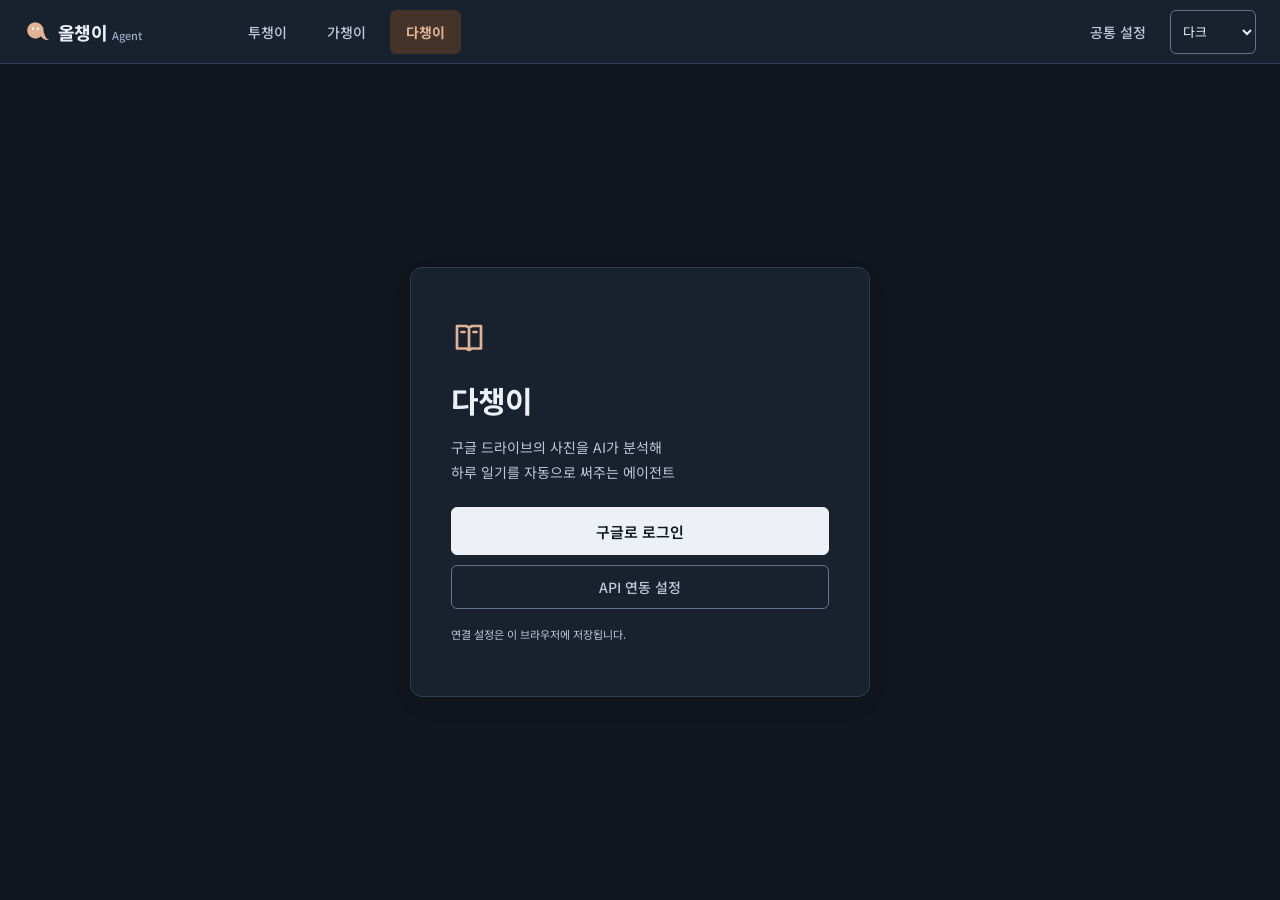
==== commit 8ae3439d: "Add persistent dark and light themes and original data bridge" ====
--- a/index.html
+++ b/index.html
@@ -2,6 +2,7 @@
 <html lang="ko">
 <head>
   <meta charset="UTF-8" />
+  <script src="/shared/theme.js"></script>
   <meta name="viewport" content="width=device-width, initial-scale=1.0, viewport-fit=cover" />
   <link rel="icon" href="/shared/favicon.svg" type="image/svg+xml" />
   <title>다챙이 · 일기 · 올챙이 Agent</title>
--- a/shared/shell.css
+++ b/shared/shell.css
@@ -9,7 +9,7 @@
 #olchangi-nav .suite-settings{margin-left:auto}
 .suite-mark{width:26px;height:26px;flex:none;color:var(--brand)}
 .ui-icon{width:20px;height:20px;flex:none;vertical-align:middle;display:inline-block;color:currentColor}
-.skip-link{position:fixed;top:8px;left:16px;z-index:11000;transform:translateY(-150%);padding:12px 18px;background:var(--ink);color:white;border-radius:6px}.skip-link:focus{transform:none}
+.skip-link{position:fixed;top:8px;left:16px;z-index:11000;transform:translateY(-150%);padding:12px 18px;background:var(--ink);color:var(--on-ink);border-radius:6px}.skip-link:focus{transform:none}
 body{padding-top:var(--shell-h)!important}html{scroll-padding-top:calc(var(--shell-h) + 24px)}
 body .sidebar{top:var(--shell-h);height:calc(100dvh - var(--shell-h));min-height:0;background:var(--surface-subtle);border-right:1px solid var(--line);box-shadow:none}
 body[data-agent=toochangi] #app{height:calc(100dvh - var(--shell-h));min-height:0}
@@ -42,8 +42,8 @@
 .login-card .login-features{display:grid;grid-template-columns:1fr;gap:12px;margin:28px 0;padding:20px 0;border:0;border-top:1px solid var(--line);border-bottom:1px solid var(--line);background:none;border-radius:0}
 .login-card .feature-item{background:none;border:0;border-radius:0;padding:0;font-size:14px;line-height:1.6;color:var(--ink-soft)}
 .login-card .login-note{font-size:12px;text-align:left;margin-top:16px}
-.login-card :is(.btn-login,#login-btn){min-height:48px;width:100%;background:var(--ink);color:#fff;border:1px solid var(--ink);border-radius:6px;font:600 15px var(--font-ui);box-shadow:none;transform:none}
-.login-card :is(.btn-login,#login-btn):hover{background:#37443e;border-color:#37443e}
+.login-card :is(.btn-login,#login-btn){min-height:48px;width:100%;background:var(--ink);color:var(--on-ink);border:1px solid var(--ink);border-radius:6px;font:600 15px var(--font-ui);box-shadow:none;transform:none}
+.login-card :is(.btn-login,#login-btn):hover{background:var(--ink-soft);border-color:var(--ink-soft)}
 .login-card .btn-text{display:inline-flex;align-items:center;min-height:44px;color:var(--brand)!important;font-size:13px;margin-top:8px}
 .login-feedback{font-size:14px;color:var(--danger)!important;line-height:1.6;margin:16px 0 0}.login-feedback:empty{display:none}
 .sidebar-backdrop{position:fixed;inset:var(--shell-h) 0 0;background:#16231d55;z-index:900;border:0}.sidebar-backdrop[hidden]{display:none}
@@ -97,3 +97,14 @@
  .topbar-left{flex:1;min-width:180px}
  body[data-agent=gachangi] .topbar-title{font-size:18px}
 }
+
+.suite-tools{margin-left:auto;display:flex;align-items:center;gap:8px}
+body #suite-theme{width:auto;min-width:86px;min-height:44px;padding:8px;font-size:13px}
+body :is(.btn-auto-recommend,.btn-analyze){color:var(--on-accent)}
+@media(max-width:860px){
+ #olchangi-nav .suite-brand{grid-column:1;grid-row:1}
+ #olchangi-nav .suite-brand small{display:none}
+ #olchangi-nav .suite-tools{grid-column:2/4;grid-row:1;justify-self:end;gap:4px}
+ #olchangi-nav .suite-settings{margin:0;padding:0 6px}
+ body #suite-theme{font-size:16px;min-width:86px;max-width:100px}
+}
